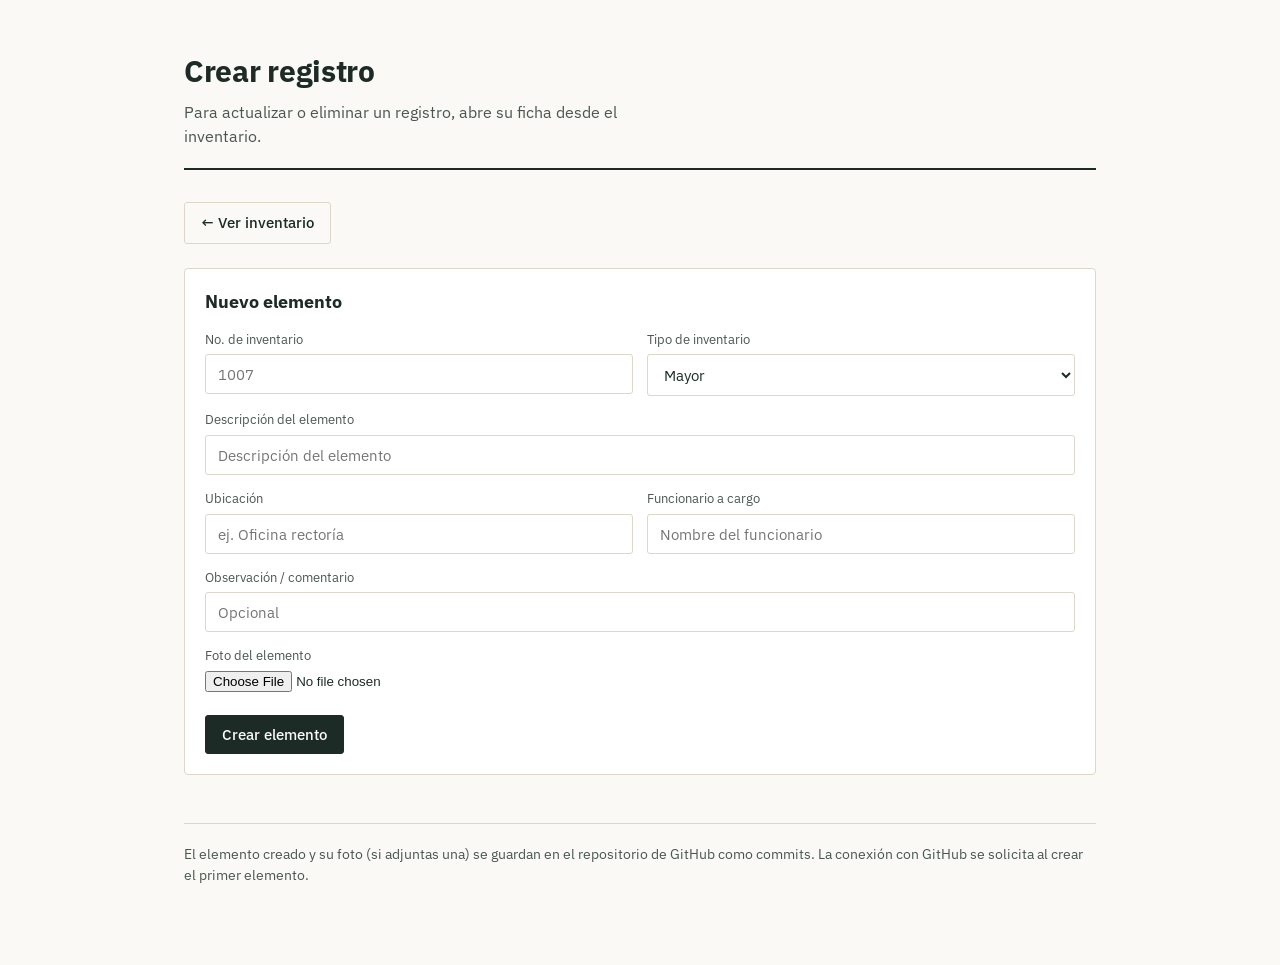
==== crear.html @ dd453509 "ajustes crud" ====
<!DOCTYPE html>
<html lang="es">
<head>
<meta charset="UTF-8">
<meta name="viewport" content="width=device-width, initial-scale=1.0">
<title>Crear registro</title>
<link rel="preconnect" href="https://fonts.googleapis.com">
<link href="https://fonts.googleapis.com/css2?family=IBM+Plex+Mono:wght@400;500&family=IBM+Plex+Sans:wght@400;500;600&display=swap" rel="stylesheet">
<link rel="stylesheet" href="css/style.css">
</head>
<body>

<div class="wrap">

  <header class="site">
    <div>
      <h1>Crear registro</h1>
      <p>Para actualizar o eliminar un registro, abre su ficha desde el inventario.</p>
    </div>
  </header>

  <nav class="tools">
    <a class="button ghost" href="index.html">← Ver inventario</a>
  </nav>

  <div id="status" class="status-msg"></div>

  <div class="panel">
    <h2 id="form-title">Nuevo elemento</h2>
    <form id="item-form">
      <div class="field-grid">
        <div class="field">
          <label for="f-id">No. de inventario</label>
          <input type="text" id="f-id" required placeholder="1007">
        </div>
        <div class="field">
          <label for="f-tipo">Tipo de inventario</label>
          <select id="f-tipo">
            <option>Mayor</option>
            <option>Menor</option>
            <option>Intangible</option>
          </select>
        </div>
        <div class="field full">
          <label for="f-descripcion">Descripción del elemento</label>
          <input type="text" id="f-descripcion" required placeholder="Descripción del elemento">
        </div>
        <div class="field">
          <label for="f-ubicacion">Ubicación</label>
          <input type="text" id="f-ubicacion" placeholder="ej. Oficina rectoría">
        </div>
        <div class="field">
          <label for="f-funcionario">Funcionario a cargo</label>
          <input type="text" id="f-funcionario" required placeholder="Nombre del funcionario">
        </div>
        <div class="field full">
          <label for="f-observacion">Observación / comentario</label>
          <input type="text" id="f-observacion" placeholder="Opcional">
        </div>
        <div class="field full">
          <label for="f-imagen">Foto del elemento</label>
          <input type="file" id="f-imagen" accept="image/*">
          <span id="imagen-actual" style="font-size:0.8rem;color:var(--ink-soft)"></span>
        </div>
      </div>
      <div class="form-actions">
        <button type="submit">Crear elemento</button>
      </div>
    </form>
  </div>

  <dialog id="github-dialog" class="github-dialog">
    <form id="github-form">
      <h2>Conectar con GitHub</h2>
      <p>Se necesita una autorización de GitHub para guardar este elemento. No compartas el token.</p>
      <div class="field-grid">
        <div class="field">
          <label for="cfg-owner">Usuario u organización</label>
          <input type="text" id="cfg-owner" required value="Dimitri-1999">
        </div>
        <div class="field">
          <label for="cfg-repo">Repositorio</label>
          <input type="text" id="cfg-repo" required value="inventario_eic">
        </div>
        <div class="field">
          <label for="cfg-branch">Rama</label>
          <input type="text" id="cfg-branch" required value="main">
        </div>
        <div class="field full">
          <label for="cfg-token">Token fine-grained de GitHub</label>
          <input type="password" id="cfg-token" required autocomplete="off" placeholder="Pega aquí tu token">
        </div>
      </div>
      <p class="github-help">
        Crea un token limitado al repositorio <strong>inventario_eic</strong> y dale permiso
        <strong>Contents: Read and write</strong>.
        <a href="https://github.com/settings/personal-access-tokens/new" target="_blank" rel="noopener noreferrer">Crear token en GitHub</a>.
        El token se guarda solo en la sesión de este navegador.
      </p>
      <label class="remember-config">
        <input type="checkbox" id="cfg-remember">
        Recordar usuario, repositorio y rama en este navegador
      </label>
      <div class="form-actions">
        <button type="submit">Conectar y crear elemento</button>
        <button type="button" class="ghost" id="cancel-github">Cancelar</button>
      </div>
    </form>
  </dialog>

  <footer class="note">
    El elemento creado y su foto (si adjuntas una) se guardan en el repositorio de GitHub como
    commits. La conexión con GitHub se solicita al crear el primer elemento.
  </footer>

</div>

<script src="js/inventory-api.js"></script>
<script src="js/admin.js"></script>
</body>
</html>
---- css/style.css ----
:root {
  --paper: #faf9f5;
  --ink: #1d2b27;
  --ink-soft: #4a5652;
  --line: #dcd7c8;
  --teal: #2f6f5e;
  --teal-dark: #204c40;
  --rust: #b5652e;
  --rust-soft: #f1e2d3;
  --ok-bg: #e4efe9;
  --ok-fg: #205c46;
  --warn-bg: #fbeee0;
  --warn-fg: #96501c;
  --off-bg: #f1eae8;
  --off-fg: #7a4a3f;
  --mono: 'IBM Plex Mono', 'SFMono-Regular', Consolas, monospace;
  --sans: 'IBM Plex Sans', 'Segoe UI', sans-serif;
}

* { box-sizing: border-box; }

body {
  margin: 0;
  background: var(--paper);
  color: var(--ink);
  font-family: var(--sans);
  line-height: 1.5;
}

.wrap {
  max-width: 960px;
  margin: 0 auto;
  padding: 48px 24px 80px;
}

header.site {
  display: flex;
  justify-content: space-between;
  align-items: flex-end;
  border-bottom: 2px solid var(--ink);
  padding-bottom: 20px;
  margin-bottom: 32px;
  gap: 24px;
}

header.site h1 {
  font-size: 1.9rem;
  margin: 0 0 6px;
  letter-spacing: -0.01em;
}

header.site p {
  margin: 0;
  color: var(--ink-soft);
  max-width: 46ch;
}

.count {
  font-family: var(--mono);
  font-size: 0.85rem;
  color: var(--teal-dark);
  white-space: nowrap;
  padding-bottom: 4px;
}

nav.tools {
  display: flex;
  gap: 12px;
  margin-bottom: 24px;
  flex-wrap: wrap;
}

.controls {
  display: flex;
  gap: 12px;
  margin-bottom: 24px;
  flex-wrap: wrap;
}

input[type="text"], select, input[type="number"], input[type="password"] {
  font-family: var(--sans);
  font-size: 0.95rem;
  padding: 9px 12px;
  border: 1px solid var(--line);
  border-radius: 3px;
  background: #fff;
  color: var(--ink);
}

input[type="text"]:focus, select:focus, input[type="number"]:focus, input[type="password"]:focus {
  outline: 2px solid var(--teal);
  outline-offset: 1px;
  border-color: var(--teal);
}

.controls input[type="text"] { flex: 1; min-width: 180px; }

table {
  width: 100%;
  border-collapse: collapse;
  font-size: 0.94rem;
}

thead th {
  text-align: left;
  font-weight: 600;
  padding: 10px 12px;
  border-bottom: 2px solid var(--ink);
  color: var(--ink);
}

tbody td {
  padding: 12px;
  border-bottom: 1px solid var(--line);
  vertical-align: top;
}

tbody tr:hover { background: #f2f0e8; }

td.id, .id-cell {
  font-family: var(--mono);
  font-size: 0.85rem;
  color: var(--teal-dark);
  white-space: nowrap;
}

.badge {
  display: inline-block;
  padding: 3px 9px;
  border-radius: 3px;
  font-size: 0.8rem;
  font-weight: 500;
}

.badge.disponible { background: var(--ok-bg); color: var(--ok-fg); }
.badge.en-uso { background: var(--warn-bg); color: var(--warn-fg); }
.badge.mantenimiento { background: var(--warn-bg); color: var(--warn-fg); }
.badge.baja { background: var(--off-bg); color: var(--off-fg); }
.badge.mayor { background: var(--ok-bg); color: var(--ok-fg); }
.badge.menor { background: var(--warn-bg); color: var(--warn-fg); }
.badge.intangible { background: var(--rust-soft); color: var(--teal-dark); }

.thumb {
  width: 52px;
  height: 52px;
  object-fit: cover;
  border-radius: 3px;
  border: 1px solid var(--line);
  display: block;
}
.thumb-empty {
  background: repeating-linear-gradient(45deg, #f0ede3, #f0ede3 4px, #e7e2d3 4px, #e7e2d3 8px);
}

/* Fila clicable en la tabla de inventario */
tbody tr.clickable { cursor: pointer; }
tbody tr.clickable:hover { background: #efece0; }

/* Página de detalle */
.detail-wrap { max-width: 720px; }

.detail-card {
  border: 1px solid var(--line);
  border-radius: 6px;
  overflow: hidden;
  background: #fff;
}

.detail-photo {
  width: 100%;
  max-height: 420px;
  object-fit: contain;
  background: #f0ede3;
  display: block;
}

.detail-photo-empty {
  height: 220px;
  display: flex;
  align-items: center;
  justify-content: center;
  color: var(--ink-soft);
  font-size: 0.9rem;
  background: repeating-linear-gradient(45deg, #f0ede3, #f0ede3 4px, #e7e2d3 4px, #e7e2d3 8px);
}

.detail-body { padding: 24px; }

.detail-header {
  display: flex;
  align-items: center;
  gap: 12px;
  margin-bottom: 10px;
}
.detail-header .id { font-size: 0.95rem; }

.detail-body h1 {
  font-size: 1.4rem;
  margin: 0 0 20px;
  line-height: 1.3;
}

.detail-row {
  display: grid;
  grid-template-columns: 160px 1fr;
  gap: 12px;
  padding: 12px 0;
  border-top: 1px solid var(--line);
}
.detail-row:first-of-type { border-top: 1px solid var(--line); }

.detail-label {
  font-size: 0.82rem;
  color: var(--ink-soft);
  text-transform: uppercase;
  letter-spacing: 0.02em;
}

.detail-value { font-size: 0.98rem; }

@media (max-width: 520px) {
  .detail-row { grid-template-columns: 1fr; gap: 4px; }
}

.empty {
  padding: 40px 12px;
  text-align: center;
  color: var(--ink-soft);
  border-bottom: 1px solid var(--line);
}

a.button, button {
  font-family: var(--sans);
  font-size: 0.92rem;
  font-weight: 500;
  padding: 9px 16px;
  border-radius: 3px;
  border: 1px solid var(--ink);
  background: var(--ink);
  color: var(--paper);
  cursor: pointer;
  text-decoration: none;
  display: inline-block;
}

a.button:hover, button:hover { background: var(--teal-dark); border-color: var(--teal-dark); }

a.button.ghost, button.ghost {
  background: transparent;
  color: var(--ink);
  border: 1px solid var(--line);
}
a.button.ghost:hover, button.ghost:hover { border-color: var(--ink); background: transparent; }

button.danger { border-color: var(--rust); background: var(--rust); }
button.danger:hover { background: #8f4a20; border-color: #8f4a20; }

.panel {
  border: 1px solid var(--line);
  border-radius: 4px;
  padding: 20px;
  margin-bottom: 24px;
  background: #fff;
}

.panel h2 {
  margin-top: 0;
  font-size: 1.1rem;
}

.field-grid {
  display: grid;
  grid-template-columns: 1fr 1fr;
  gap: 14px;
}

.field-grid .full { grid-column: 1 / -1; }

.field {
  display: flex;
  flex-direction: column;
  gap: 5px;
}

.field label {
  font-size: 0.82rem;
  color: var(--ink-soft);
}

.form-actions {
  display: flex;
  gap: 10px;
  margin-top: 18px;
}

.status-msg {
  font-size: 0.88rem;
  padding: 10px 12px;
  border-radius: 3px;
  margin-bottom: 16px;
  display: none;
}
.status-msg.show { display: block; }
.status-msg.ok { background: var(--ok-bg); color: var(--ok-fg); }
.status-msg.error { background: var(--off-bg); color: var(--off-fg); }
.status-msg.info { background: var(--rust-soft); color: var(--teal-dark); }

details.config summary {
  cursor: pointer;
  font-size: 0.88rem;
  color: var(--ink-soft);
  padding: 6px 0;
}

.github-dialog {
  width: min(600px, calc(100% - 32px));
  max-height: calc(100% - 32px);
  overflow: auto;
  border: 1px solid var(--line);
  border-radius: 6px;
  padding: 24px;
  color: var(--ink);
  background: var(--paper);
}

.github-dialog::backdrop { background: rgb(29 43 39 / 55%); }
.github-dialog h2 { margin: 0 0 8px; font-size: 1.25rem; }
.github-dialog p { color: var(--ink-soft); }
.github-dialog .github-help { font-size: 0.85rem; }
.github-dialog .remember-config {
  display: flex;
  align-items: center;
  gap: 8px;
  color: var(--ink-soft);
  font-size: 0.85rem;
}

footer.note {
  margin-top: 48px;
  padding-top: 20px;
  border-top: 1px solid var(--line);
  font-size: 0.85rem;
  color: var(--ink-soft);
}
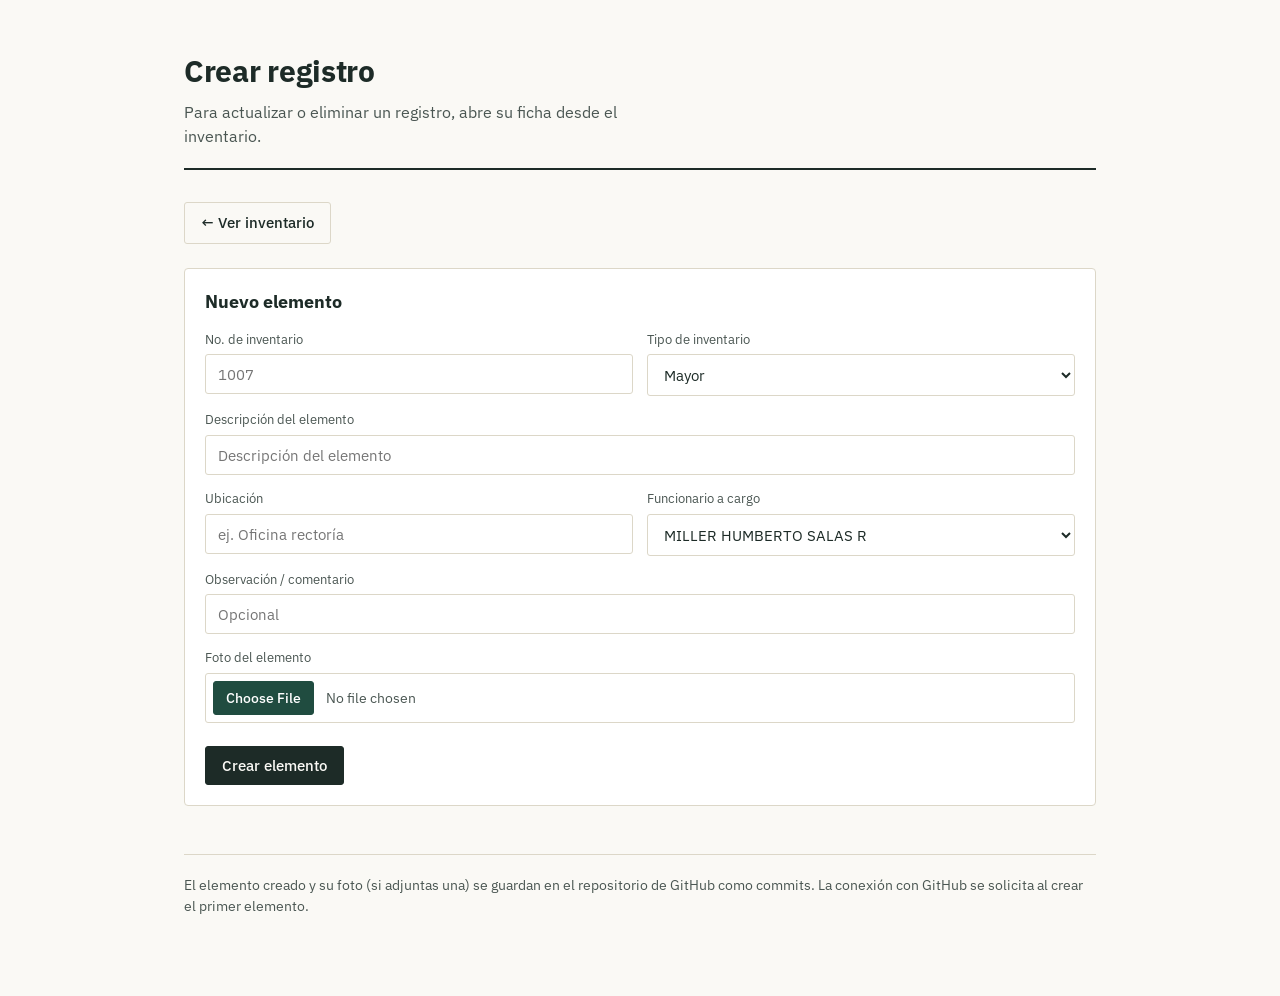
==== commit f652449f: "ajustes edit" ====
--- a/crear.html
+++ b/crear.html
@@ -51,7 +51,9 @@
         </div>
         <div class="field">
           <label for="f-funcionario">Funcionario a cargo</label>
-          <input type="text" id="f-funcionario" required placeholder="Nombre del funcionario">
+          <select id="f-funcionario" required>
+            <option value="MILLER HUMBERTO SALAS R">MILLER HUMBERTO SALAS R</option>
+          </select>
         </div>
         <div class="field full">
           <label for="f-observacion">Observación / comentario</label>
--- a/css/style.css
+++ b/css/style.css
@@ -93,6 +93,37 @@
   border-color: var(--teal);
 }
 
+input[type="file"] {
+  width: 100%;
+  padding: 7px;
+  border: 1px solid var(--line);
+  border-radius: 3px;
+  background: #fff;
+  color: var(--ink-soft);
+  font: 0.88rem var(--sans);
+}
+
+input[type="file"]::file-selector-button {
+  margin-right: 12px;
+  padding: 7px 12px;
+  border: 1px solid var(--teal-dark);
+  border-radius: 3px;
+  background: var(--teal-dark);
+  color: #fff;
+  font: 500 0.88rem var(--sans);
+  cursor: pointer;
+}
+
+input[type="file"]::file-selector-button:hover {
+  background: var(--ink);
+  border-color: var(--ink);
+}
+
+input[type="file"]:focus-visible {
+  outline: 2px solid var(--teal);
+  outline-offset: 2px;
+}
+
 .controls input[type="text"] { flex: 1; min-width: 180px; }
 
 table {
